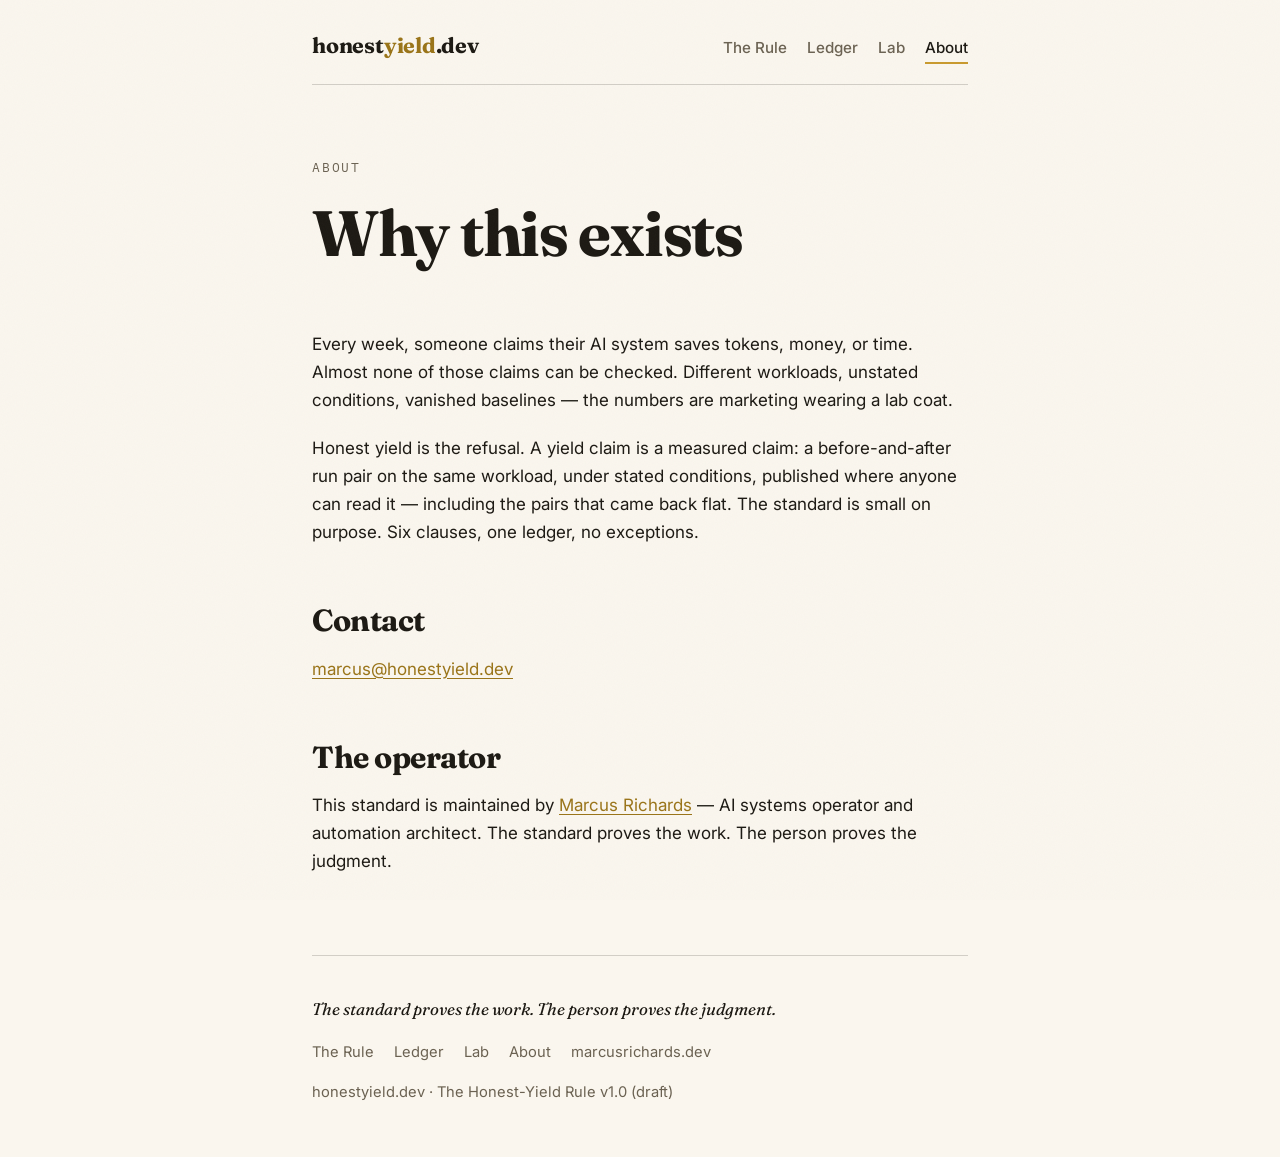
==== about/index.html @ 9dbd0604 "honestyield.dev v1: the Rule, ledger, lab, about — Warm Broadsheet" ====
<!DOCTYPE html>
<html lang="en">
<head>
<meta charset="utf-8">
<meta name="viewport" content="width=device-width, initial-scale=1">
<title>About — honestyield.dev</title>
<meta name="description" content="What honest yield is and why the standard exists.">
<link rel="preconnect" href="https://fonts.googleapis.com">
<link rel="preconnect" href="https://fonts.gstatic.com" crossorigin>
<link href="https://fonts.googleapis.com/css2?family=Fraunces:opsz,wght@9..144,500;9..144,700&family=Inter:wght@400;500;600&family=IBM+Plex+Mono:wght@400;500&display=swap" rel="stylesheet">
<link rel="stylesheet" href="../styles.css">
</head>
<body>
<div class="wrap">

<header class="masthead">
  <a class="wordmark" href="../index.html">honest<em>yield</em>.dev</a>
  <nav class="site" aria-label="Primary">
    <a href="../index.html">The Rule</a>
    <a href="../ledger/index.html">Ledger</a>
    <a href="../lab/index.html">Lab</a>
    <a href="index.html" aria-current="page">About</a>
  </nav>
</header>

<main class="prose">
  <div class="hero">
    <p class="kicker">About</p>
    <h1>Why this exists</h1>
  </div>

  <p>Every week, someone claims their AI system saves tokens, money, or time. Almost none of those claims can be checked. Different workloads, unstated conditions, vanished baselines — the numbers are marketing wearing a lab coat.</p>

  <p>Honest yield is the refusal. A yield claim is a measured claim: a before-and-after run pair on the same workload, under stated conditions, published where anyone can read it — including the pairs that came back flat. The standard is small on purpose. Six clauses, one ledger, no exceptions.</p>

  <h2>Contact</h2>
  <p><a href="mailto:marcus@honestyield.dev">marcus@honestyield.dev</a></p>

  <h2>The operator</h2>
  <p>This standard is maintained by <a href="https://marcusrichards.dev">Marcus Richards</a> — AI systems operator and automation architect. The standard proves the work. The person proves the judgment.</p>
</main>

<footer class="site">
  <p class="creed">The standard proves the work. The person proves the judgment.</p>
  <nav aria-label="Footer">
    <a href="../index.html">The Rule</a>
    <a href="../ledger/index.html">Ledger</a>
    <a href="../lab/index.html">Lab</a>
    <a href="index.html">About</a>
    <a href="https://marcusrichards.dev">marcusrichards.dev</a>
  </nav>
  <p>honestyield.dev · The Honest-Yield Rule v1.0 (draft)</p>
</footer>

</div>
</body>
</html>
---- styles.css ----
/* honestyield.dev — Warm Broadsheet v1.0
   Plain HTML + this one file. No frameworks. */

:root{
  --paper:#FAF6EE;
  --paper-2:#F3ECDC;
  --ink:#1C1913;
  --ink-soft:#6B6252;
  --gold:#C99A2E;
  --gold-deep:#9A7418;
  --clay:#B0714F;
  --hair:rgba(28,25,19,.18);
  --serif:"Fraunces",Georgia,"Times New Roman",serif;
  --sans:"Inter",-apple-system,"Segoe UI",Helvetica,Arial,sans-serif;
  --mono:"IBM Plex Mono",ui-monospace,SFMono-Regular,Menlo,monospace;
}

@media (prefers-color-scheme: dark){
  :root{
    --paper:#171410;
    --paper-2:#201B14;
    --ink:#EDE6D6;
    --ink-soft:#A89C84;
    --gold:#D9A93F;
    --gold-deep:#D9A93F;
    --clay:#C98F6B;
    --hair:rgba(237,230,214,.18);
  }
}

*{box-sizing:border-box}
html{scroll-behavior:smooth}
body{
  margin:0;
  background:var(--paper);
  color:var(--ink);
  font-family:var(--sans);
  font-size:1.0625rem;
  line-height:1.65;
  -webkit-font-smoothing:antialiased;
}
/* whisper of paper grain */
body::before{
  content:"";position:fixed;inset:0;pointer-events:none;opacity:.05;z-index:50;
  background-image:url("data:image/svg+xml,%3Csvg xmlns='http://www.w3.org/2000/svg' width='120' height='120'%3E%3Cfilter id='n'%3E%3CfeTurbulence type='fractalNoise' baseFrequency='0.9' numOctaves='2'/%3E%3C/filter%3E%3Crect width='120' height='120' filter='url(%23n)' opacity='0.6'/%3E%3C/svg%3E");
}

.wrap{max-width:44rem;margin:0 auto;padding:0 1.5rem}
::selection{background:var(--gold);color:var(--paper)}

/* ---------- masthead ---------- */
.masthead{
  display:flex;align-items:baseline;justify-content:space-between;gap:1rem;
  padding:1.75rem 0 1.25rem;border-bottom:1px solid var(--hair);
}
.wordmark{
  font-family:var(--serif);font-weight:700;font-size:1.35rem;letter-spacing:-.01em;
  color:var(--ink);text-decoration:none;
}
.wordmark em{font-style:normal;color:var(--gold-deep)}
nav.site{display:flex;gap:1.25rem;flex-wrap:wrap}
nav.site a{
  color:var(--ink-soft);text-decoration:none;font-size:.95rem;font-weight:500;
  padding-bottom:.15rem;border-bottom:2px solid transparent;
  transition:color .15s ease,border-color .15s ease;
}
nav.site a:hover{color:var(--ink)}
nav.site a[aria-current="page"]{color:var(--ink);border-color:var(--gold)}

/* ---------- hero / rule ---------- */
.hero{padding:4.5rem 0 3rem;text-align:left;position:relative}
.kicker{
  font-family:var(--mono);font-size:.8rem;letter-spacing:.14em;text-transform:uppercase;
  color:var(--ink-soft);margin:0 0 1.25rem;
}
h1{
  font-family:var(--serif);font-weight:700;letter-spacing:-.02em;
  font-size:clamp(2.6rem,6vw,4rem);line-height:1.05;margin:0 0 1rem;
}
.lede{font-size:1.2rem;color:var(--ink-soft);max-width:36rem;margin:0}

.seal{
  position:absolute;top:3.2rem;right:.5rem;
  width:7.5rem;height:7.5rem;border-radius:50%;
  border:3px double var(--gold);color:var(--gold-deep);
  display:flex;flex-direction:column;align-items:center;justify-content:center;
  transform:rotate(-6deg);text-align:center;line-height:1.15;
  font-family:var(--mono);user-select:none;
}
.seal strong{font-family:var(--serif);font-size:1.5rem;font-weight:700}
.seal span{font-size:.62rem;letter-spacing:.18em}
@media (max-width:40rem){.seal{position:static;margin:0 0 1.5rem;transform:rotate(-6deg)}}

/* ---------- clauses ---------- */
.clauses{list-style:none;margin:3rem 0;padding:0;border-top:1px solid var(--hair)}
.clauses li{
  display:grid;grid-template-columns:4.5rem 1fr;gap:1.25rem;align-items:start;
  padding:1.75rem 0;border-bottom:1px solid var(--hair);
}
.clauses .n{
  font-family:var(--serif);font-weight:700;font-size:2.9rem;line-height:1;
  color:var(--gold);font-variant-numeric:tabular-nums;
}
.clauses p{margin:.35rem 0 0;font-size:1.08rem}
.clauses p strong{font-weight:600}

h2{
  font-family:var(--serif);font-weight:700;letter-spacing:-.015em;
  font-size:1.9rem;margin:3.5rem 0 1rem;line-height:1.2;
}
h3{font-family:var(--serif);font-size:1.3rem;margin:0}

.changelog{list-style:none;margin:1rem 0 0;padding:0 0 0 1.25rem;border-left:2px solid var(--hair)}
.changelog li{margin:0 0 1rem;font-size:.98rem;color:var(--ink-soft)}
.changelog li strong{color:var(--ink);font-family:var(--mono);font-size:.85rem;font-weight:500}

/* ---------- ledger ---------- */
.ledger-note{
  border:1px solid var(--hair);border-left:3px solid var(--gold);
  background:var(--paper-2);padding:1rem 1.25rem;font-size:.95rem;color:var(--ink-soft);
  margin:2rem 0 2.5rem;
}
.entry{border-top:1px solid var(--hair);padding:2rem 0}
.entry:last-of-type{border-bottom:1px solid var(--hair)}
.entry-head{display:flex;align-items:center;justify-content:space-between;gap:1rem;margin-bottom:.35rem}
.workload{font-family:var(--mono);font-size:.85rem;color:var(--ink-soft);margin:.25rem 0 1.25rem}
.figures{
  display:grid;grid-template-columns:repeat(auto-fit,minmax(8rem,1fr));gap:1rem;
  margin:0 0 1.25rem;padding:1.1rem 1.25rem;background:var(--paper-2);
  border:1px solid var(--hair);
}
.figures div{margin:0}
.figures dt{font-size:.72rem;letter-spacing:.12em;text-transform:uppercase;color:var(--ink-soft);margin-bottom:.3rem}
.figures dd{
  margin:0;font-family:var(--mono);font-size:1.25rem;font-weight:500;
  font-variant-numeric:tabular-nums;
}
.figures dd.delta{color:var(--gold-deep)}
.figures dd.zero{color:var(--clay)}
.conditions{font-size:.92rem;color:var(--ink-soft);margin:0}
.stamp{
  display:inline-block;font-family:var(--mono);font-size:.72rem;font-weight:500;
  letter-spacing:.16em;text-transform:uppercase;white-space:nowrap;
  border:2px solid var(--gold);color:var(--gold-deep);border-radius:.25rem;
  padding:.3rem .7rem;transform:rotate(-3deg);
}
.stamp.clay{border-color:var(--clay);color:var(--clay);transform:rotate(2deg)}
.stamp.ghost{border-color:var(--hair);color:var(--ink-soft);transform:rotate(-2deg)}

/* ---------- lab / about ---------- */
.prose p{margin:0 0 1.25rem}
.instrument{
  border-top:1px solid var(--hair);padding:1.5rem 0;
}
.instrument:last-of-type{border-bottom:1px solid var(--hair)}
.instrument p{margin:.5rem 0 0;color:var(--ink-soft)}

a{color:var(--gold-deep);text-underline-offset:.2em}
a:hover{color:var(--ink)}

/* ---------- footer ---------- */
footer.site{
  margin-top:5rem;padding:2.5rem 0 3rem;border-top:1px solid var(--hair);
  color:var(--ink-soft);font-size:.92rem;
}
footer.site .creed{font-family:var(--serif);font-style:italic;font-size:1.05rem;color:var(--ink);margin:0 0 1rem}
footer.site nav{display:flex;gap:1.25rem;flex-wrap:wrap;margin-bottom:1rem}
footer.site nav a{color:var(--ink-soft);text-decoration:none}
footer.site nav a:hover{color:var(--ink)}
footer.site p{margin:.25rem 0}

/* ---------- motion ---------- */
@keyframes rise{from{opacity:0;transform:translateY(10px)}to{opacity:1;transform:none}}
.hero,.clauses,.entry,.prose{animation:rise .5s ease both}
.entry:nth-of-type(2){animation-delay:.08s}
@media (prefers-reduced-motion:reduce){
  *,*::before,*::after{animation:none!important;transition:none!important}
  html{scroll-behavior:auto}
}

/* ---------- print ---------- */
@media print{
  body::before,.seal,nav.site{display:none}
  body{background:#fff;color:#000;font-size:11pt}
  .wrap{max-width:100%}
  a{color:#000;text-decoration:none}
  .hero{padding:1rem 0}
  footer.site{margin-top:2rem}
}
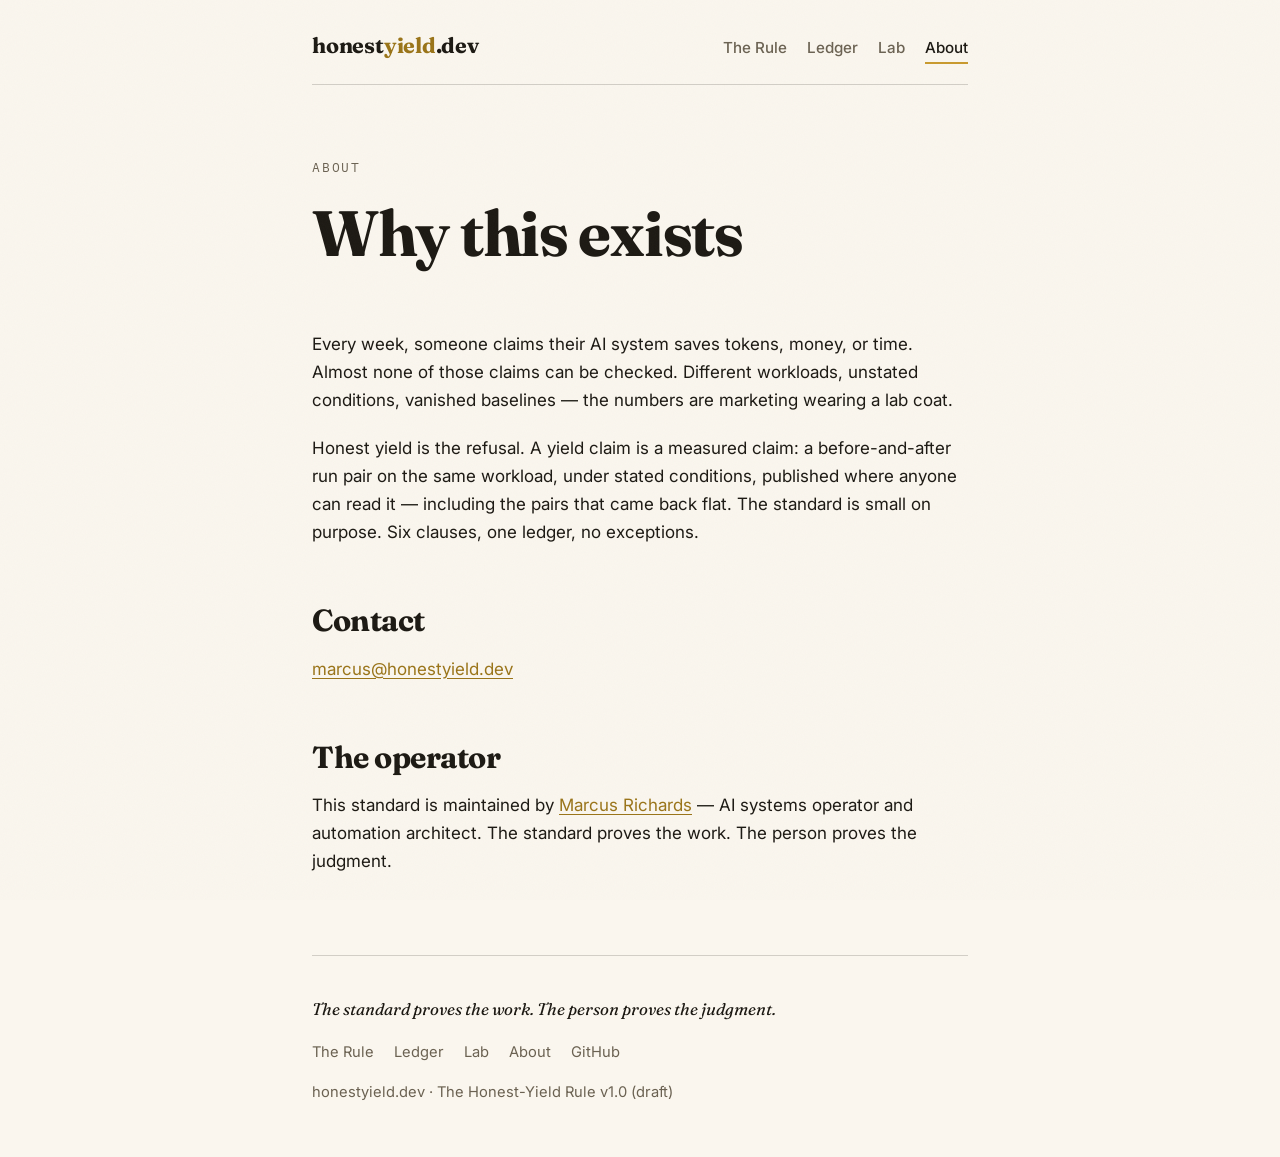
==== commit 08e05311: "Point visitor links at the GitHub profile while the site is offline" ====
--- a/about/index.html
+++ b/about/index.html
@@ -37,7 +37,7 @@
   <p><a href="mailto:marcus@honestyield.dev">marcus@honestyield.dev</a></p>
 
   <h2>The operator</h2>
-  <p>This standard is maintained by <a href="https://marcusrichards.dev">Marcus Richards</a> — AI systems operator and automation architect. The standard proves the work. The person proves the judgment.</p>
+  <p>This standard is maintained by <a href="https://github.com/marsojuji-cmyk">Marcus Richards</a> — AI systems operator and automation architect. The standard proves the work. The person proves the judgment.</p>
 </main>
 
 <footer class="site">
@@ -47,7 +47,7 @@
     <a href="../ledger/index.html">Ledger</a>
     <a href="../lab/index.html">Lab</a>
     <a href="index.html">About</a>
-    <a href="https://marcusrichards.dev">marcusrichards.dev</a>
+    <a href="https://github.com/marsojuji-cmyk">GitHub</a>
   </nav>
   <p>honestyield.dev · The Honest-Yield Rule v1.0 (draft)</p>
 </footer>
